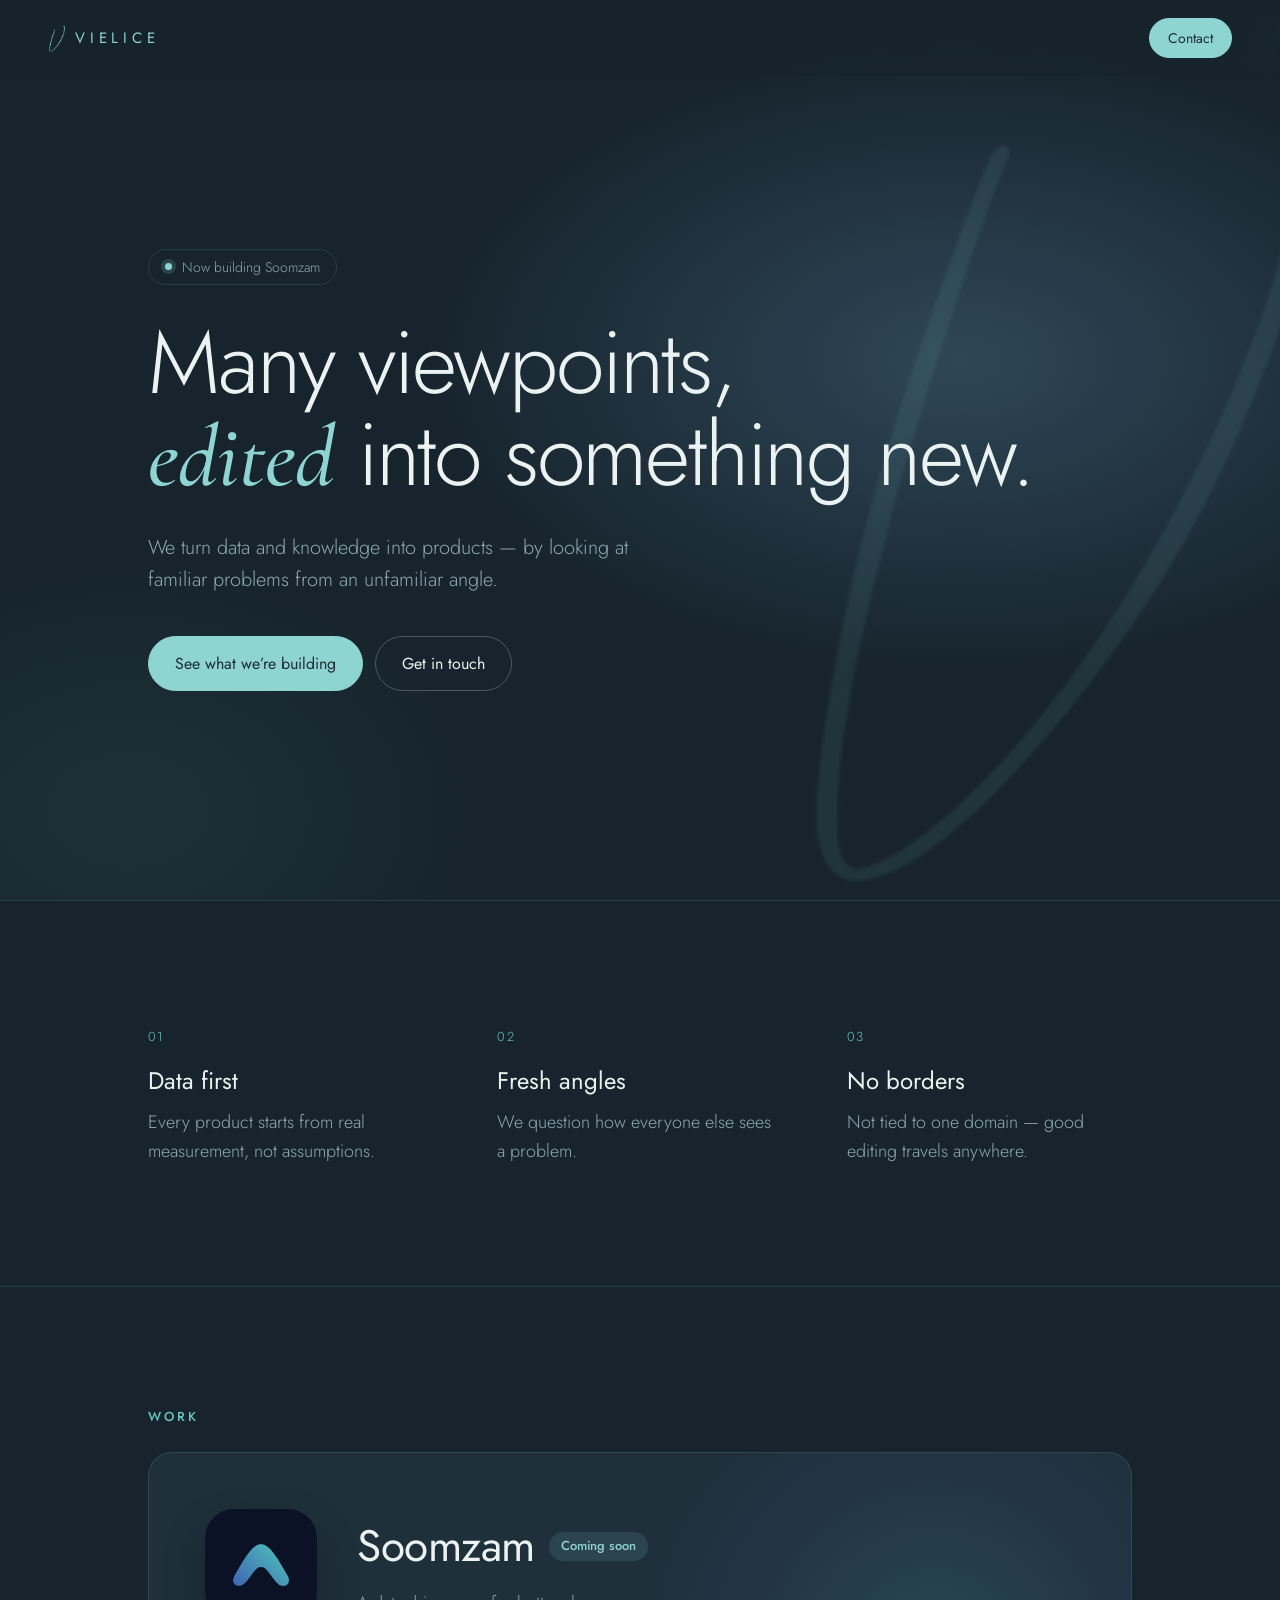
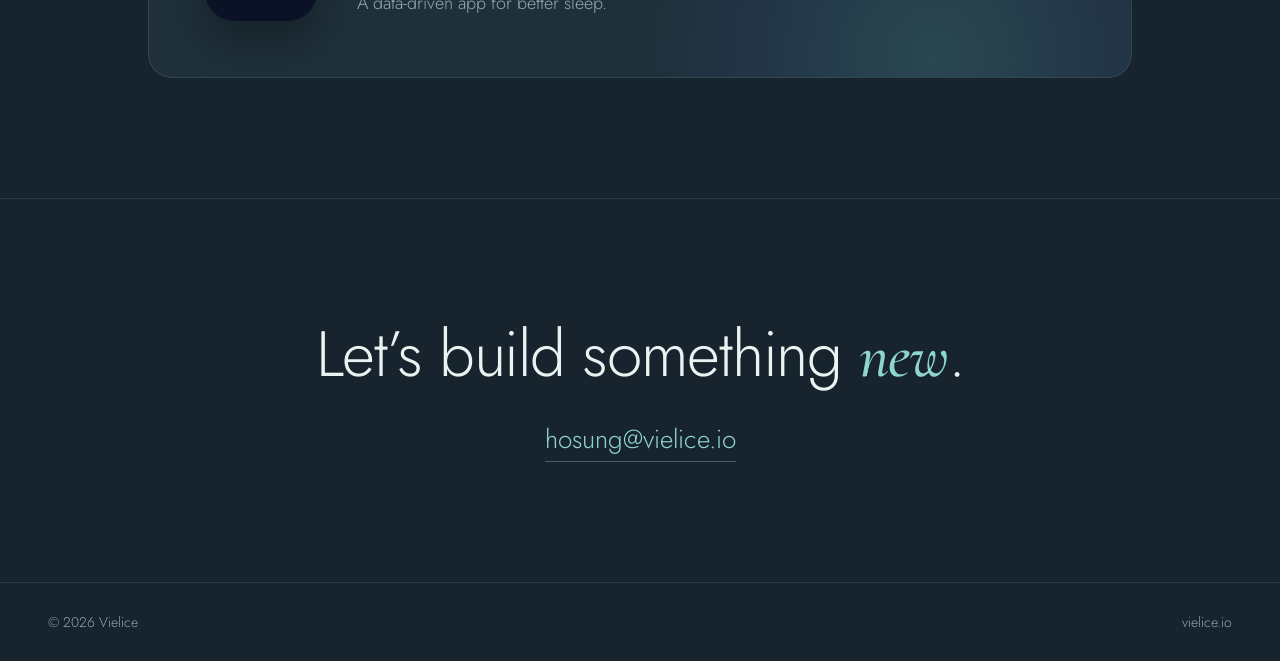
==== index.html @ 632fd386 "Add Vielice homepage Static single-page site for vielice.io, served via GitHub Pages.  Co-Authored-B" ====
<!doctype html>
<html lang="en">
<head>
  <meta charset="utf-8">
  <meta name="viewport" content="width=device-width, initial-scale=1">
  <title>Vielice</title>
  <meta name="description" content="Vielice — many viewpoints, edited into something new.">
  <meta property="og:title" content="Vielice">
  <meta property="og:description" content="Many viewpoints, edited into something new.">
  <meta property="og:url" content="https://vielice.io/">
  <link rel="icon" type="image/svg+xml" href="assets/favicon.svg">
  <link rel="preconnect" href="https://fonts.googleapis.com">
  <link rel="preconnect" href="https://fonts.gstatic.com" crossorigin>
  <link href="https://fonts.googleapis.com/css2?family=Cormorant+Garamond:ital,wght@1,500&family=Jost:wght@300;400;500&display=swap" rel="stylesheet">
  <link rel="stylesheet" href="styles.css">
</head>
<body>
  <header class="nav">
    <a class="brand" href="#top" aria-label="Vielice home">
      <span class="logo-mark" aria-hidden="true"></span>
      <span class="wordmark">VIELICE</span>
    </a>
    <a class="btn btn-small" href="mailto:hosung@vielice.io">Contact</a>
  </header>

  <main id="top">
    <section class="hero">
      <span class="hero-mark" aria-hidden="true"></span>
      <div class="wrap">
        <a class="pill reveal" href="#work"><span class="dot"></span>Now building Soomzam</a>
        <h1 class="reveal">Many viewpoints,<br><em>edited</em> into something new.</h1>
        <p class="lede reveal">We turn data and knowledge into products — by looking at familiar problems from an unfamiliar angle.</p>
        <div class="actions reveal">
          <a class="btn" href="#work">See what we’re building</a>
          <a class="btn btn-ghost" href="mailto:hosung@vielice.io">Get in touch</a>
        </div>
      </div>
    </section>

    <section class="section">
      <div class="wrap">
        <ul class="points">
          <li><span class="num">01</span><h3>Data first</h3><p>Every product starts from real measurement, not assumptions.</p></li>
          <li><span class="num">02</span><h3>Fresh angles</h3><p>We question how everyone else sees a problem.</p></li>
          <li><span class="num">03</span><h3>No borders</h3><p>Not tied to one domain — good editing travels anywhere.</p></li>
        </ul>
      </div>
    </section>

    <section id="work" class="section">
      <div class="wrap">
        <p class="eyebrow">Work</p>
        <article class="product">
          <img class="app-icon" src="assets/soomzam-icon.png" alt="Soomzam app icon" width="112" height="112">
          <div>
            <div class="product-head">
              <h2>Soomzam</h2>
              <span class="badge">Coming soon</span>
            </div>
            <p>A data-driven app for better sleep.</p>
          </div>
        </article>
      </div>
    </section>

    <section class="section cta">
      <div class="wrap">
        <h2>Let’s build something <em>new</em>.</h2>
        <a class="email" href="mailto:hosung@vielice.io">hosung@vielice.io</a>
      </div>
    </section>
  </main>

  <footer class="footer">
    <span>© 2026 Vielice</span>
    <span>vielice.io</span>
  </footer>
</body>
</html>
---- styles.css ----
:root {
  /* Brand palette */
  --teal: #8ed4d0;
  --teal-deep: #69c6c1;
  --navy: #2f4858;
  --slate: #416379;
  --ink: #1d2d37;

  --bg: #17242d;
  --surface: #1f303b;
  --line: rgba(142, 212, 208, 0.14);
  --text: #eaf3f2;
  --muted: #93a8b2;

  --serif: "Cormorant Garamond", Georgia, serif;
  --sans: "Jost", "Helvetica Neue", Arial, sans-serif;
}

* { box-sizing: border-box; }

html { scroll-behavior: smooth; }

body {
  margin: 0;
  background: var(--bg);
  color: var(--text);
  font-family: var(--sans);
  font-weight: 300;
  font-size: 18px;
  line-height: 1.6;
  -webkit-font-smoothing: antialiased;
}

a { color: inherit; text-decoration: none; }

em {
  font-family: var(--serif);
  font-style: italic;
  font-weight: 500;
  color: var(--teal);
}

h1, h2, h3 { margin: 0; font-weight: 300; }

.wrap {
  max-width: 1080px;
  margin: 0 auto;
  padding: 0 clamp(16px, 5vw, 48px);
}

/* Buttons */
.btn {
  display: inline-flex;
  align-items: center;
  padding: 14px 26px;
  border-radius: 999px;
  font-size: 16px;
  font-weight: 400;
  color: var(--ink);
  background: var(--teal);
  border: 1px solid var(--teal);
  transition: background .2s, color .2s, border-color .2s, transform .2s;
}
.btn:hover { background: #a6dfdb; transform: translateY(-1px); }
.btn-ghost {
  color: var(--text);
  background: transparent;
  border-color: rgba(234, 243, 242, 0.25);
}
.btn-ghost:hover { background: transparent; border-color: var(--teal); color: var(--teal); }
.btn-small { padding: 8px 18px; font-size: 14px; }

/* Nav */
.nav {
  position: fixed;
  inset: 0 0 auto;
  z-index: 10;
  display: flex;
  align-items: center;
  justify-content: space-between;
  padding: 18px clamp(16px, 5vw, 48px);
  background: rgba(23, 36, 45, 0.7);
  backdrop-filter: blur(12px);
  -webkit-backdrop-filter: blur(12px);
}
.brand { display: flex; align-items: center; gap: 10px; }
.logo-mark {
  width: 17px;
  height: 27px;
  background: var(--teal);
  -webkit-mask: url(assets/vielice-mark.png) center / contain no-repeat;
  mask: url(assets/vielice-mark.png) center / contain no-repeat;
}
.wordmark {
  font-size: 15px;
  font-weight: 400;
  letter-spacing: 0.32em;
  color: var(--teal);
}

/* Hero */
.hero {
  position: relative;
  overflow: hidden;
  min-height: 100vh;
  min-height: 100svh;
  display: flex;
  align-items: center;
  padding: 120px 0 80px;
  background:
    radial-gradient(ellipse 60% 50% at 75% 40%, rgba(65, 99, 121, 0.55), transparent 70%),
    radial-gradient(ellipse 40% 40% at 10% 90%, rgba(105, 198, 193, 0.08), transparent 70%);
}
.hero .wrap { position: relative; width: 100%; }
.hero-mark {
  position: absolute;
  right: -4vw;
  top: 50%;
  width: min(46vw, 560px);
  aspect-ratio: 188 / 303;
  transform: translateY(-50%);
  background: var(--teal);
  opacity: 0.09;
  -webkit-mask: url(assets/vielice-mark.png) center / contain no-repeat;
  mask: url(assets/vielice-mark.png) center / contain no-repeat;
}
.pill {
  display: inline-flex;
  align-items: center;
  gap: 10px;
  padding: 6px 16px;
  margin-bottom: 32px;
  border: 1px solid var(--line);
  border-radius: 999px;
  font-size: 14px;
  color: var(--muted);
  transition: border-color .2s, color .2s;
}
.pill:hover { border-color: var(--teal-deep); color: var(--text); }
.dot {
  width: 7px;
  height: 7px;
  border-radius: 50%;
  background: var(--teal);
  box-shadow: 0 0 0 4px rgba(142, 212, 208, 0.18);
}
h1 {
  font-size: clamp(40px, 7.2vw, 88px);
  line-height: 1.05;
  letter-spacing: -0.025em;
}
h1 em { letter-spacing: 0; }
.lede {
  max-width: 520px;
  margin: 28px 0 0;
  font-size: clamp(17px, 1.6vw, 20px);
  color: var(--muted);
}
.actions { display: flex; flex-wrap: wrap; gap: 12px; margin-top: 40px; }

/* Sections */
.section { padding: clamp(72px, 10vw, 120px) 0; border-top: 1px solid var(--line); }
.eyebrow {
  margin: 0 0 24px;
  font-size: 13px;
  font-weight: 500;
  letter-spacing: 0.22em;
  text-transform: uppercase;
  color: var(--teal-deep);
}

/* Points */
.points {
  list-style: none;
  margin: 0;
  padding: 0;
  display: grid;
  grid-template-columns: repeat(3, 1fr);
  gap: clamp(32px, 5vw, 64px);
}
.num { font-size: 13px; letter-spacing: 0.1em; color: var(--teal-deep); }
.points h3 { margin-top: 12px; font-size: 24px; font-weight: 400; }
.points p { margin: 8px 0 0; color: var(--muted); }

/* Product */
.product {
  position: relative;
  overflow: hidden;
  display: flex;
  align-items: center;
  gap: clamp(20px, 4vw, 40px);
  padding: clamp(28px, 5vw, 56px);
  border-radius: 24px;
  background: var(--surface);
  border: 1px solid var(--line);
}
.product::before {
  content: "";
  position: absolute;
  inset: -40% -10% auto auto;
  width: 60%;
  aspect-ratio: 1;
  background: radial-gradient(circle, rgba(95, 196, 196, 0.16), rgba(71, 102, 196, 0.08) 45%, transparent 70%);
  pointer-events: none;
}
.app-icon {
  position: relative;
  flex: none;
  width: clamp(80px, 12vw, 112px);
  aspect-ratio: 1;
  border-radius: 26%;
  height: auto;
  box-shadow: 0 20px 40px rgba(0, 0, 0, 0.3);
}
.product-head { display: flex; flex-wrap: wrap; align-items: center; gap: 14px; }
.product h2 { font-size: clamp(30px, 4vw, 44px); font-weight: 400; letter-spacing: -0.01em; }
.badge {
  padding: 4px 12px;
  border-radius: 999px;
  font-size: 13px;
  font-weight: 500;
  color: var(--teal);
  background: rgba(142, 212, 208, 0.12);
}
.product p { position: relative; margin: 8px 0 0; color: var(--muted); }

/* CTA */
.cta { text-align: center; }
.cta h2 {
  font-size: clamp(34px, 5.5vw, 64px);
  line-height: 1.1;
  letter-spacing: -0.02em;
}
.email {
  display: inline-block;
  margin-top: 28px;
  font-size: clamp(20px, 2.6vw, 26px);
  color: var(--teal);
  border-bottom: 1px solid rgba(142, 212, 208, 0.35);
  transition: border-color .2s;
}
.email:hover { border-color: var(--teal); }

/* Footer */
.footer {
  display: flex;
  justify-content: space-between;
  padding: 28px clamp(16px, 5vw, 48px);
  border-top: 1px solid var(--line);
  font-size: 14px;
  color: var(--muted);
}

/* Entrance animation */
.reveal { animation: rise .8s cubic-bezier(.2, .7, .2, 1) both; }
.reveal:nth-child(2) { animation-delay: .08s; }
.reveal:nth-child(3) { animation-delay: .16s; }
.reveal:nth-child(4) { animation-delay: .24s; }
@keyframes rise {
  from { opacity: 0; transform: translateY(16px); }
  to { opacity: 1; transform: none; }
}

@media (max-width: 760px) {
  .points { grid-template-columns: 1fr; }
  .product { flex-direction: column; align-items: flex-start; }
  .hero-mark { right: -20vw; width: 80vw; }
}

@media (prefers-reduced-motion: reduce) {
  html { scroll-behavior: auto; }
  .reveal { animation: none; }
}
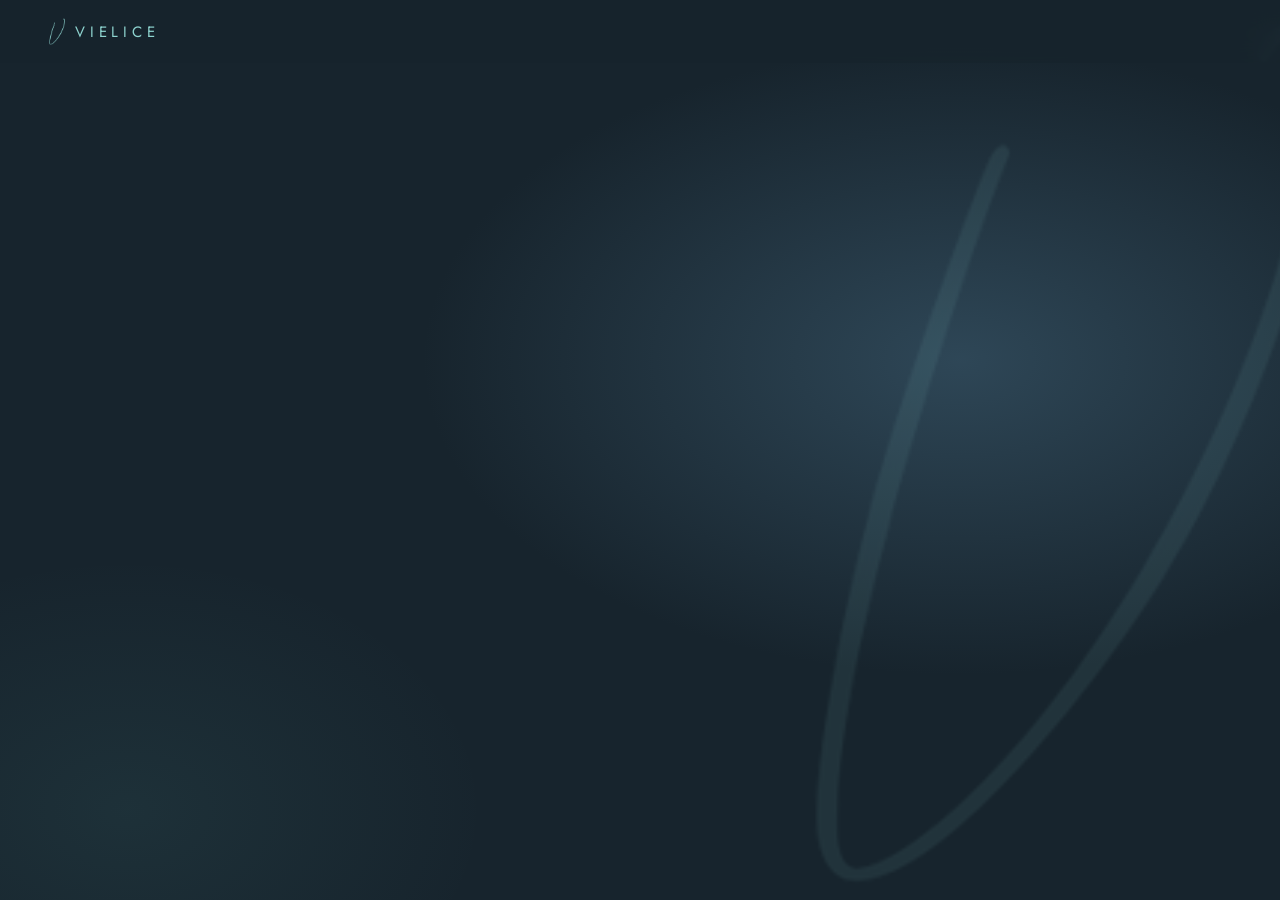
==== commit 2bbafb38: "Hide homepage content except background, logo and name Co-Authored-By: Claude Opus 5.5 <noreply@anth" ====
--- a/index.html
+++ b/index.html
@@ -20,12 +20,13 @@
       <span class="logo-mark" aria-hidden="true"></span>
       <span class="wordmark">VIELICE</span>
     </a>
-    <a class="btn btn-small" href="mailto:hosung@vielice.io">Contact</a>
+    <!-- <a class="btn btn-small" href="mailto:hosung@vielice.io">Contact</a> -->
   </header>
 
   <main id="top">
     <section class="hero">
       <span class="hero-mark" aria-hidden="true"></span>
+      <!--
       <div class="wrap">
         <a class="pill reveal" href="#work"><span class="dot"></span>Now building Soomzam</a>
         <h1 class="reveal">Many viewpoints,<br><em>edited</em> into something new.</h1>
@@ -35,8 +36,10 @@
           <a class="btn btn-ghost" href="mailto:hosung@vielice.io">Get in touch</a>
         </div>
       </div>
+      -->
     </section>
 
+    <!--
     <section class="section">
       <div class="wrap">
         <ul class="points">
@@ -69,11 +72,14 @@
         <a class="email" href="mailto:hosung@vielice.io">hosung@vielice.io</a>
       </div>
     </section>
+    -->
   </main>
 
+  <!--
   <footer class="footer">
     <span>© 2026 Vielice</span>
     <span>vielice.io</span>
   </footer>
+  -->
 </body>
 </html>
